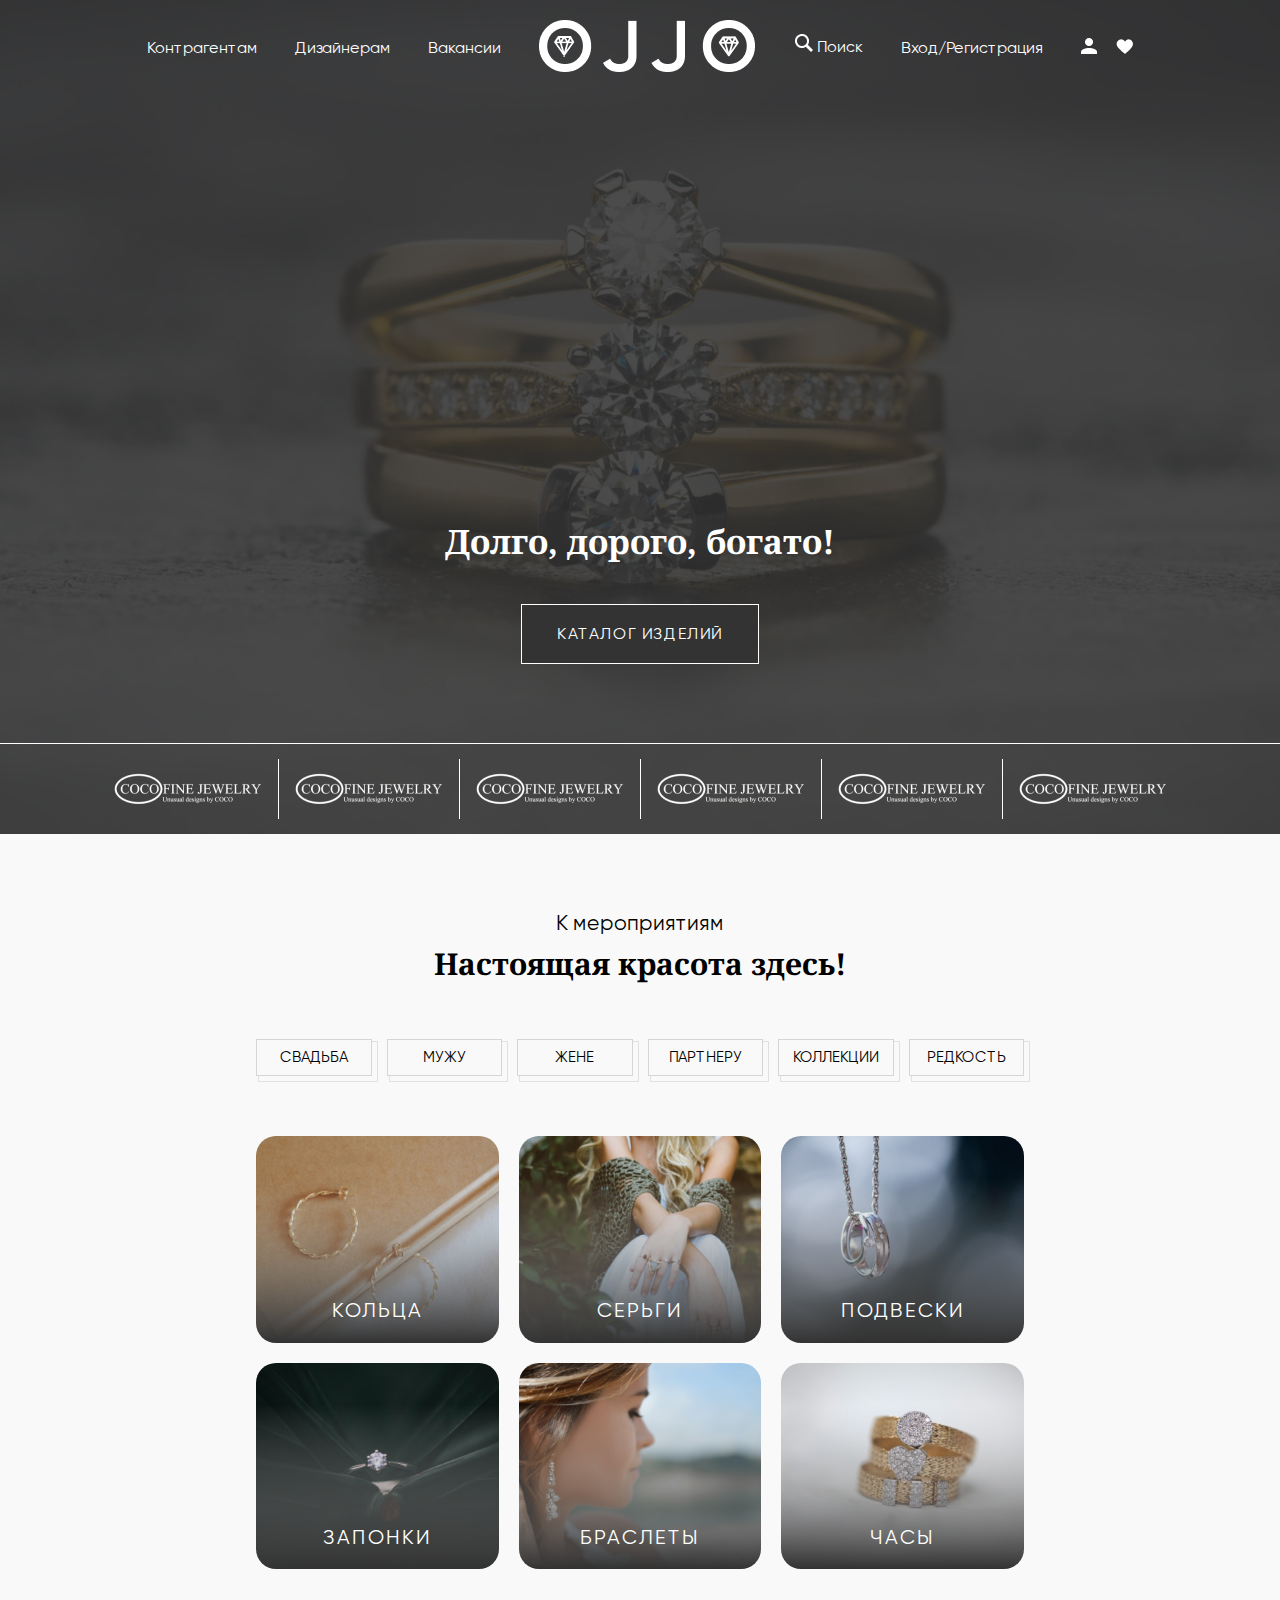
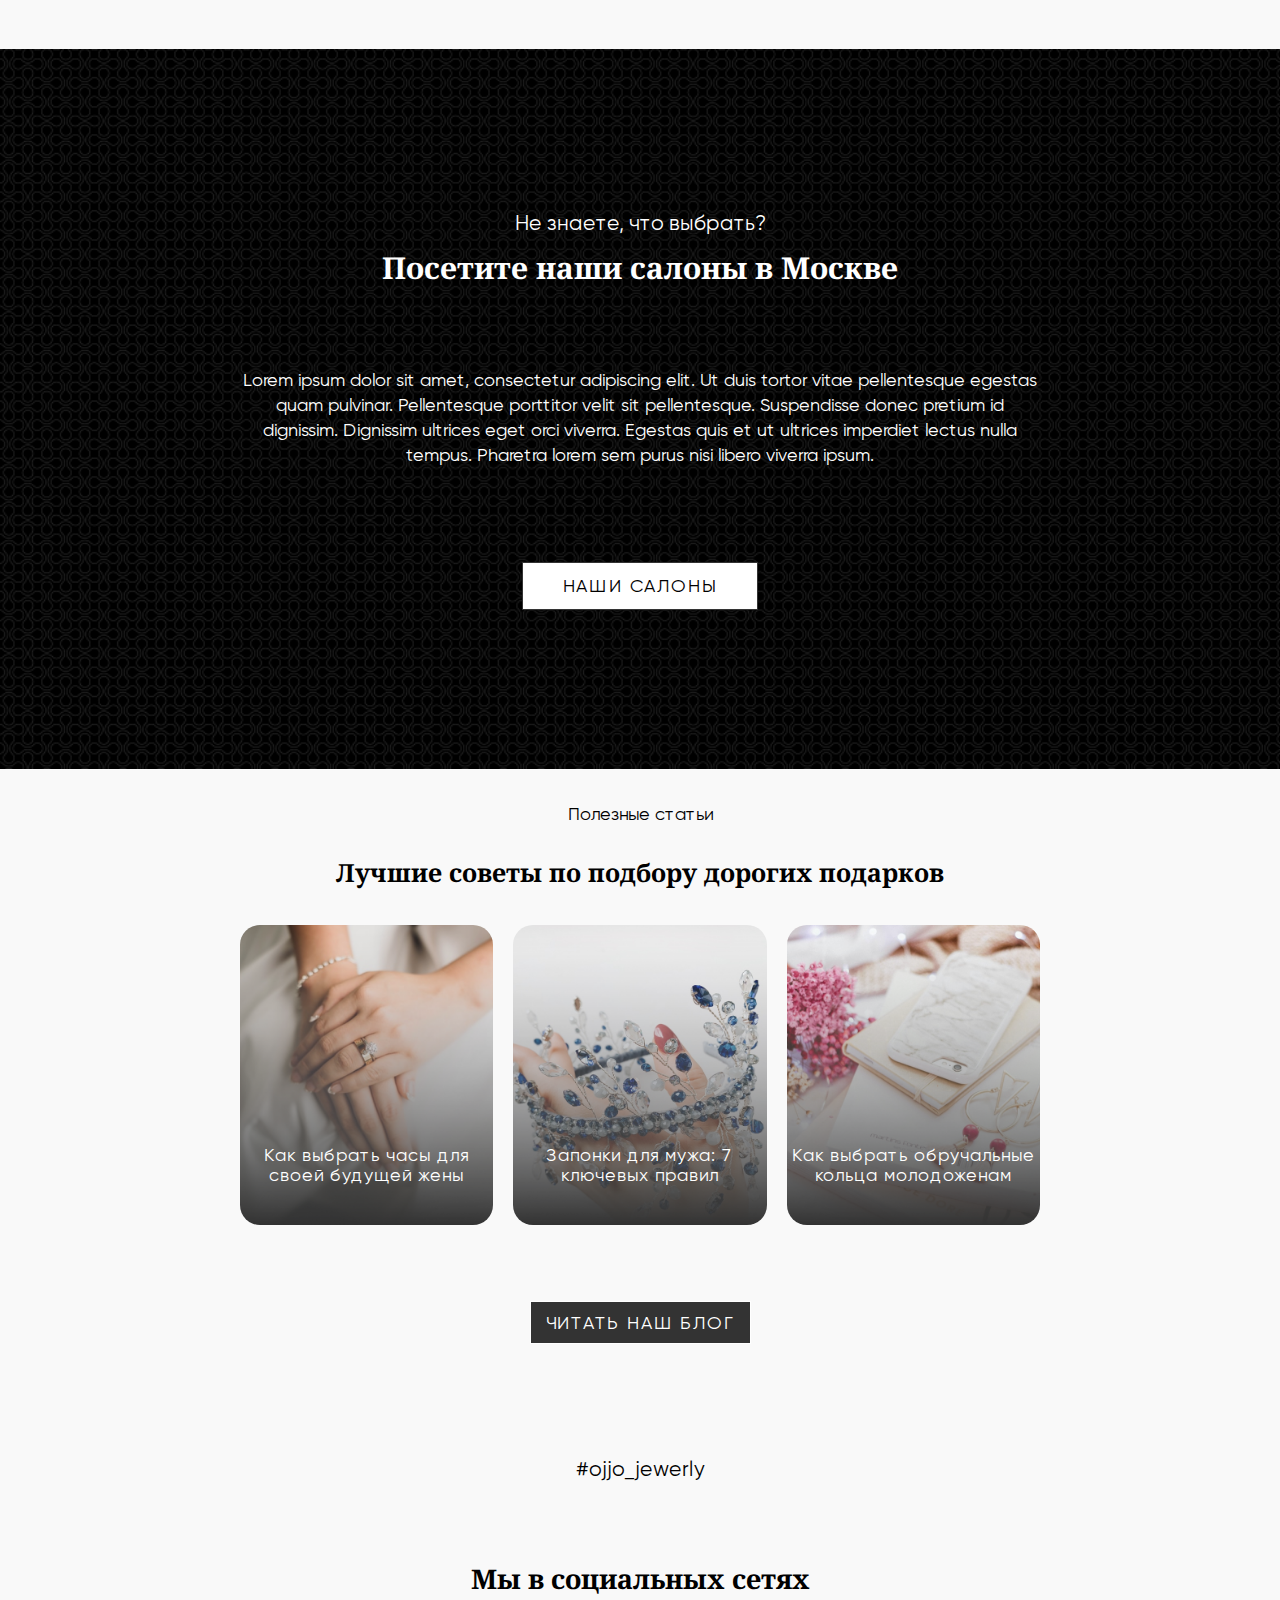
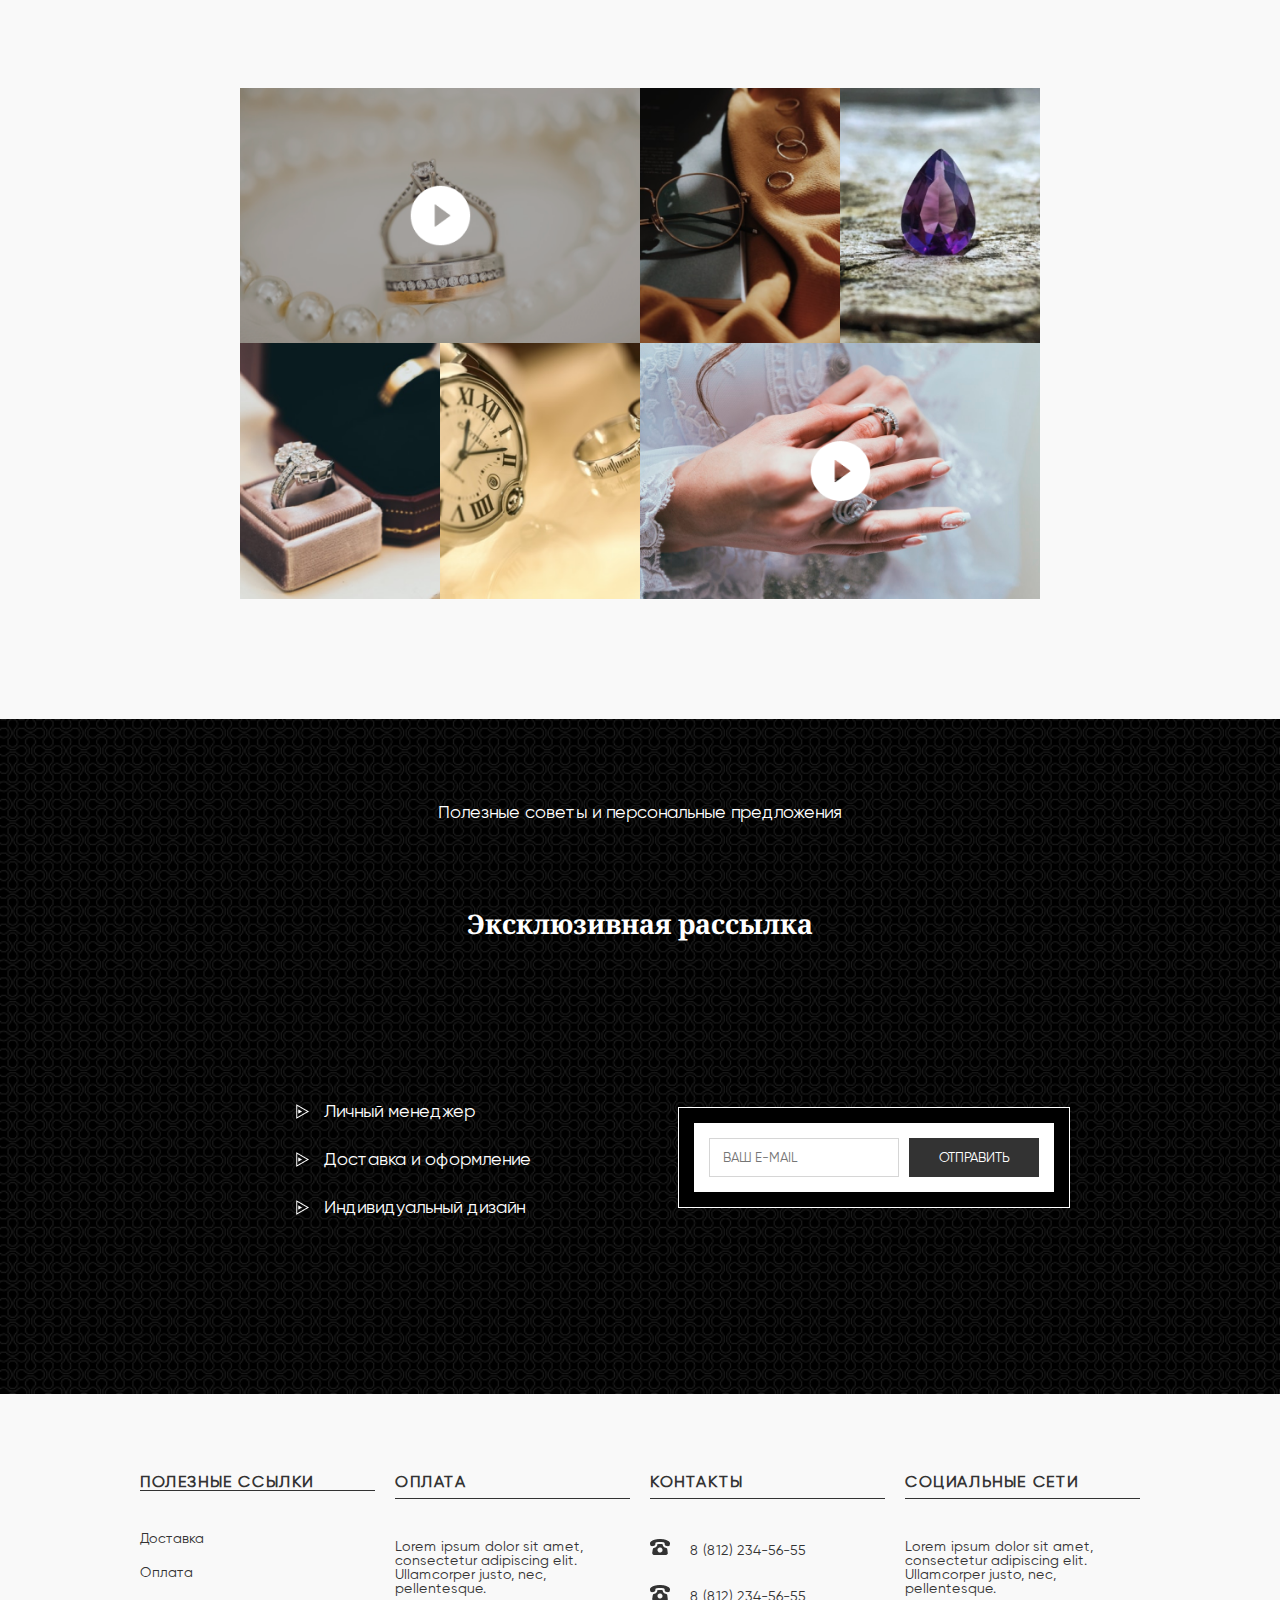
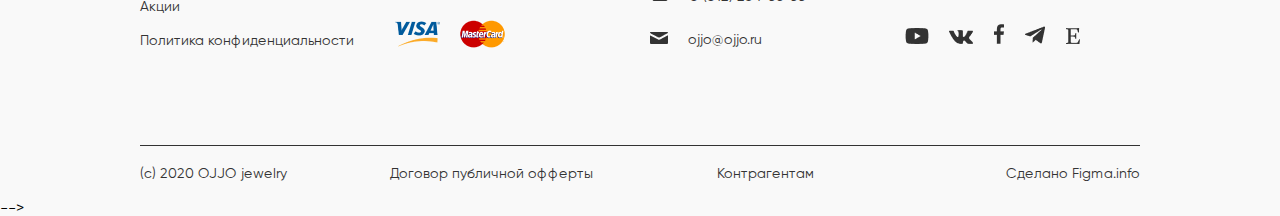
==== index.html @ 3eb033d6 "Add files via upload" ====
<!DOCTYPE html>
<html lang="ru">
<head>
    <meta charset="UTF-8">
    <meta name="viewport" content="width=device-width, initial-scale=1.0, user-scalable=no">
    <link rel="stylesheet" href="styles/reset.css">
    <link rel="stylesheet" href="styles/style.css">
    <link rel="preconnect" href="https://fonts.gstatic.com">
    <link href="https://fonts.googleapis.com/css2?family=Noto+Serif:wght@700&display=swap" rel="stylesheet">
    <link rel="shortcut icon" href="images/diamond.png" type="image/x-icon">
    <title>OJJO</title>
</head>
<body>
    <div class="wrapper">
        
            <div class="background">
                <header class="header">
                    
                        <nav class="burger__nav">
                            <ul class="burger_items">
                                <li class="burger_logo">
                                    <a href="#"><img src="images/ojjo.png" alt="logo"></a>
                                </li>

                                <li>
                                    <a href="" class="burger_link">Контрагентам</a>
                                </li>
                                <li>
                                    <a href="" class="burger_link">Дизайнерам</a>
                                </li>
                                <li>
                                    <a href="" class="burger_link">Вакансии</a>
                                </li>
                                <li>
                                    <a href="" class="burger_link">Вход/Регистрация</a>
                                </li>
                                <li class="border-li">
                                    <a href="" class="burger_link">
                                        <img src="images/Head-w.png" alt="head"><img src="images/Hearth-w.png" alt="hearth">
                                    </a>
                                </li>
                                <li>
                                    <a href="" class="burger_link">
                                        <img src="images/YT-w.png" alt="youtube"><img src="images/VK-w.png" alt="vkontakte"><img src="images/FB-w.png" alt="facebook"><img src="images/TG-w.png" alt="telegram"><img src="images/E-w.png" alt="e">
                                    </a>
                                </li>
                            </ul>
                        </nav>  

                        <nav class="header__nav">
                            <ul class="header__list">
                                <li>
                                    <a href="#" class="header__link ">Контрагентам</a>
                                </li>
                                <li>
                                    <a href="#" class="header__link ">Дизайнерам</a>
                                </li>
                                <li>
                                    <a href="#" class="header__link ">Вакансии</a>
                                </li>
                                <li class="li-relative">
                                    
                                        <a href="index.html"><img src="images/ojjo.png" alt="logo" class="header__logo-img" ></a>
                                        
                                </li>
                                <li class="header__list-search">
                                    <img class="search" src="images/loop.png">
                                    <a href="#" class="header__link search">Поиск</a>
                                </li>
                                <li>
                                    <a href="#" class="header__link ">Вход/Регистрация</a>
                                </li>
                                <li>
                                    <a href="#" class="header__link">
                                        <img src="images/head.png">
                                        <img class="header-img-heart" src="images/hearth.png">
                                    </a>
                                </li>
                            </ul>
                        </nav>

                        <div class="burger-logo-img">
                            <a href="#"><img src="images/ojjo.png" alt="logo"></a>
                        </div>
                        <div class="burger-menu">
                            <span></span>
                        </div>    
                    
                </header>

                <div class="main__title_subtitle">
                    <div class="main__title-box">
                        <h2 class="main__title-1page">Долго, дорого, богато!</h2>
                        <a href="product-catalog.html" class="main__title-button">КАТАЛОГ ИЗДЕЛИЙ</a>
                    </div>
                    <div class="main__subtitle">
                        <img src="images/manucafturer.png" alt="manucafturer" class="main_subtitle-img">
                        <img src="images/manucafturer.png" alt="manucafturer" class="main_subtitle-img">
                        <img src="images/manucafturer.png" alt="manucafturer" class="main_subtitle-img">
                        <img src="images/manucafturer.png" alt="manucafturer" class="main_subtitle-img">
                        <img src="images/manucafturer.png" alt="manucafturer" class="main_subtitle-img">
                        <img src="images/manucafturer.png" alt="manucafturer" class="border-img">
                    </div>
                </div>
            </div>    

            <main class="main">
            
                <div class="main__product">
                    <div class="main__product-width" > 
                        <div class="main__product-title">
                            <h3 class="product_title">К мероприятиям</h3>
                            <h2 class="product_title-sub">Настоящая красота здесь!</h2>
                        </div>

                        <div class="main__product-choice">
                            <a class="product_item" href="#">СВАДЬБА</a>
                            <a  class="product_item" href="#">МУЖУ</a>
                            <a class="product_item" href="#">ЖЕНЕ</a>
                            <a class="product_item" href="#">ПАРТНЕРУ</a>
                            <a class="product_item" href="#">КОЛЛЕКЦИИ</a>
                            <a class="product_item" href="#">РЕДКОСТЬ</a>
                        </div>

                        <div class="main__product-category">

                            <div class="product__category-block-img">
                                <a href="#" class="category_img-capture">кольца<img class="product__category-img" src="images/ring1.png"></a>
                            </div>

                            <div class="product__category-block-img">
                                <a href="#" class="category_img-capture">серьги<img class="product__category-img" src="images/Earrings2.png"></a>
                            </div>

                            <div class="product__category-block-img">
                                <a href="#" class="category_img-capture">подвески<img class="product__category-img" src="images/Pendants3.png"></a>
                            </div>

                            <div class="product__category-block-img">
                                <a href="#" class="category_img-capture">запонки<img class="product__category-img" src="images/cufflinks4.png"></a>
                            </div>

                            <div class="product__category-block-img">
                                <a href="#" class="category_img-capture">браслеты<img class="product__category-img" src="images/bracelets5.png"></a>
                            </div>

                            <div class="product__category-block-img">
                                <a href="#" class="category_img-capture">часы<img class="product__category-img" src="images/clock6.png"></a>
                            </div>

                        </div>
                    </div>
                </div>

                <div class="main__background-black">
                    <article class="main__article">
                        
                        <div class="main__article-title">
                            <h4 class="article_title-h4">Не знаете, что выбрать?</h4>
                            <h2 class="article_title-h2">Посетите наши салоны в Москве</h2>
                        </div>

                        <div class="main__article-text">
                            <p class="article_subtitle-text">Lorem ipsum dolor sit amet, consectetur adipiscing elit. Ut duis tortor vitae pellentesque egestas quam pulvinar. Pellentesque porttitor velit sit pellentesque. Suspendisse donec pretium id dignissim. Dignissim ultrices eget orci viverra. Egestas quis et ut ultrices imperdiet lectus nulla tempus. Pharetra lorem sem purus nisi libero viverra ipsum.</p>
                        </div>

                        <div class="main__article-button">
                            <a href="#" class="article_button-link">наши салоны</a>
                        </div>
                    </article>
                </div>

                <div class="main__gallery_advice">
                    
                    <div class="main__gallery_title">
                        <h4 class="gallery_title-h4">Полезные статьи</h4>
                        <h2 class="gallery_title-h2">Лучшие советы по подбору дорогих подарков</h2>
                    </div>

                    <div class="main__gallery_items">

                        <div class="main__gallery_item">
                            <a href="#" class="main_gallery_item-a">Как выбрать часы для своей будущей жены<img src="images/as-choise-clock1.png" class="main_gallery_item-img"></a>
                        </div>
                        
                        <div class="main__gallery_item">
                            <a href="#" class="main_gallery_item-a">Запонки для мужа: 7 ключевых правил <img src="images/as-choise-husband2.png" class="main_gallery_item-img"></a>
                        </div>

                        
                        <div class="main__gallery_item">
                            <a href="#" class="main_gallery_item-a">Как выбрать обручальные кольца молодоженам<img src="images/as-choise-rings3.png" class="main_gallery_item-img"></a>
                        </div>
                    </div>

                    <div class="main__gallery_button">
                        <a href="#" class="gallery_button-a">читать наш блог</a>
                    </div>
                </div>

                <div class="main__social">
                    <div class="main__social_titles">
                        <h4 class="main__social-title">#ojjo_jewerly</h4>
                        <h2 class="main__social-subtitle">Мы в социальных сетях</h2>
                    </div>

                    <div class="main__social_gallery">

                            <div class="social_gallery_item social-bigimg1">
                                <img src="images/social-ring1.png" class="social_gallery-img">
                                
                            </div>

                            <div class="social_gallery_item">
                                <img src="images/social-glasses2.png" class="social_gallery-img">
                            </div>

                            <div class="social_gallery_item">
                                <img src="images/social-stone3.png" class="social_gallery-img">
                            </div>

                            <div class="social_gallery_item">
                                <img src="images/social--ring4.png" class="social_gallery-img">
                            </div>

                            <div class="social_gallery_item">
                                <img src="images/social-clock5.png" class="social_gallery-img">
                            </div>

                            <div class="social_gallery_item social-bigimg2">
                                <img src="images/social-hands6.png" class="social_gallery-img">
                                
                            </div>

                    </div>
                </div>

                <div class="main__mail">

                    <div class="main__mail_title">
                        <h4 class="main__mail_top-title">Полезные советы и персональные предложения</h4>
                        <h2 class="main__mail_bot-title">Эксклюзивная рассылка</h2>
                    </div>

                    <div class="main__mail_send">

                        <ul class="main__mail_list">
                            <li class="mail_item">
                                <a href="" class="mail_link"><img src="images/bow-ready.png" class="mail_bow-img">Личный менеджер</a>
                            </li>
                            <li class="mail_item">
                                <a href="" class="mail_link"><img src="images/bow-ready.png" class="mail_bow-img">Доставка и оформление</a>
                            </li>
                            <li class="mail_item">
                                <a href="" class="mail_link"><img src="images/bow-ready.png" class="mail_bow-img">Индивидуальный дизайн</a>
                            </li>

                        </ul>

                        <form action="" class="mail_form-box">
                            <input type="email" class="mail_form-input" placeholder="Ваш e-mail">
                            <button class="mail_form-button">отправить</button>
                        </form>

                    </div>
                </div>
            </main>

            <footer class="footer">
                <div class="footer__width">
                    <div class="footer__category-items">

                        <div class="footer__item">
                            <div class="footer__category-title">Полезные ссылки</div>
                            <div class="footer__category-links">
                                <a href="" class="footer-link">Доставка</a>
                                <a href="" class="footer-link">Оплата </a>
                                <a href="" class="footer-link">Акции</a>
                                <a href="" class="footer-link">Политика конфиденциальности</a>
                            </div>
                        </div>

                        <div class="footer__item">
                            <div class="footer__category-title">оплата</div>
                            <div class="footer__category-links">
                                <a href="" class="footer-link">Lorem ipsum dolor sit amet, consectetur adipiscing elit. Ullamcorper justo, nec, pellentesque.</a>
                                <a href="" class="footer-link"><img src="images/footer-visa.png"><img src="images/footer-mc.png"></a>
                            </div>
                        </div>

                        <div class="footer__item">
                            <div class="footer__category-title"><a href="contact-map.html" class="footer_title-link">контакты</a></div>
                            <div class="footer__category-links">
                                <a href="" class="footer-link"><img src="images/footer-tel.png">8 (812) 234-56-55</a>
                                <a href="" class="footer-link"><img src="images/footer-tel.png">8 (812) 234-56-55</a>
                                <a href="" class="footer-link"><img src="images/footer-msg.png">ojjo@ojjo.ru</a>
                            </div>
                        </div>

                        <div class="footer__item">
                            <div class="footer__category-title">социальные сети</div>
                            <div class="footer__category-links">
                                <a href="" class="footer-link">Lorem ipsum dolor sit amet, consectetur adipiscing elit. Ullamcorper justo, nec, pellentesque.</a>
                                <a href="" class="footer-link"><img src="images/footer-youtube.png" alt=""><img src="images/footer-vk.png" alt=""><img src="images/footer-fb.png" alt=""><img src="images/footer-tg.png" alt=""><img src="images/footer-e.png" alt=""></a>
                            </div>
                        </div>
                    </div>

                    <div class="footer__copy">
                        <a href="" class="footer__copy-link link-start">(c) 2020 OJJO jewelry</a>
                        <a href="" class="footer__copy-link link-centr">Договор публичной офферты</a>
                        <a href="" class="footer__copy-link link-center">Контрагентам</a>
                        <a href="" class="footer__copy-link link-end">Сделано Figma.info</a>
                    </div>
                </div>
            </footer>
          -->
    </div>
<script src="scripts/main.js"></script>    
</body>
</html>
---- styles/style.css ----
@font-face {
  font-family: "Gilroy";
  src: url("../fonts/Gilroy-Regular.eot");
  src: url("../fonts/Gilroy-Regular.ttf");
  src: url("../fonts/Gilroy-Regular.woff");
  font-weight: normal;
  font-style: normal;
}
body {
  background:#F9F9F9 ;
}

.wrapper {
  font-size: 1rem;
  min-height: 100vh;
  overflow: hidden;
  background-size: cover;
  background-repeat: no-repeat;
  background-position: center center;
  font-family: "Gilroy", "sans-serif";
  display: grid;
  grid-template: minmax(90px, auto) 1fr minmax(100px, auto) / 1fr;
  grid-template-areas:
    "header"
    "main"
    "footer";
}



header {
  grid-area: header;
}

main {
  grid-area: main;
}

footer {
  grid-area: footer;
}

.background {
  background-image: url(../images/bgc.jpg);
  background-size: cover;
  background-repeat: no-repeat;
  background-position: center center;
}

.header {
  grid-area: header;
  grid-template-columns: minmax(auto,1fr) minmax(auto, 8fr) minmax(auto,1fr);
  display: grid;
  grid-auto-rows: auto;
  margin-top: 20px;
}

.header__nav {
  display: grid;
  grid-column: 2 / 3;
}

.header__list {
  display: grid;
  grid-auto-flow: row;
  grid-auto-flow: column;
  align-items: center;
  justify-items: center;
}

.header__link {
  color: white;
  text-decoration: none;
}

.header__list-search {
  vertical-align: center;
  margin-bottom: 7px;
}

.header-img-heart {
  padding-left: 15px;
}

.header__logo-img {
  max-width: 100%;
  object-fit: cover;
}

.main {
  grid-area: main;
  min-height: 100vh;
  display: grid;
}

.main__title_subtitle {
  display: grid;
  margin-top: 50vh;
}

.main__title-box {
  display: grid;
  grid-template: repeat(3, minmax(60px, auto)) / 1fr;
  justify-items: center;
  align-content: end;
  border-bottom: 1px solid white;
  grid-row-gap: 1.2rem;
}

.main__title-1page {
  font-family: "Noto Serif", "sans-serif";
  font-size: calc( 30px + (36 - 30) * ((100vw - 320px) / (1920 - 320)));
  color: white;
}

.main__title-button {
  text-decoration: none;
  color: white;
  border: 1px solid white;
  background-color: #333333;
  padding: 17px 35px 2px 35px;
  line-height: 24px;
  letter-spacing: 0.1em;
  vertical-align: center;
  margin: 0 auto;
  transition: 0.9s;
}

.main__title-button:hover {
  background: white;
  color: black;
  border: 1px solid #333333;
}

.main__subtitle {
  display: grid;
  justify-content: center;
  align-content: center;
  grid-template-columns: repeat(6, minmax(50px, auto));
  grid-template-rows: 1fr;
  margin-bottom: 15px;
}

.main_subtitle-img {
  max-width: 100%;
  border-right: 1px solid white;
  margin-top: 15px;
  padding: 0 10px;
}

.border-img {
  max-width: 100%;
  margin-top: 15px;
  padding: 0 10px;
}


 /* width container  */


.main__product {
  max-width: 800px;
  margin: 0 auto;
  padding: 0 1em;
}

.main__product-width {
  display: grid;
  grid-template-columns: minmax(auto, 800px);
  grid-template-rows: repeat(3, minmax(auto-fill, 1fr));
  justify-content: center;
  background: #f9f9f9;
}

.main__product-title {
  display: grid;
  grid-template-rows: minmax(auto, 50px) minmax(auto, 50px);
  grid-column: 1fr;
  grid-gap: 15px;
  margin-top: 50px;
}

.product_title {
  font-weight: 400;
  font-size: 21px;
  text-align: center;
  align-self: end;
}

.product_title-sub {
  font-family: "Noto Serif", "sans-serif";
  font-size: 30px;
  font-weight: 700;
  text-align: center;
}

.burger-menu {
  display: none;
}

.burger-list {
  display: none;
}

.burger__nav {
  display: none;
}

.burger-logo-img {
  display: none;
}









/* MEDIA QUERY */
/* MEDIA QUERY */
/* MEDIA QUERY */


/* MEDIA QUERY FOR ADAPTIVE */

@media ( max-width:1200px) {
  .main__product {
    max-width:970px ;
  }
}

@media ( max-width:992px) {
  .main__product {
    max-width:750px ;
  }
}

@media ( max-width:767px) {
  .main__product {
    max-width:none ;
  }
}






@media (max-width:1080px) and (orientation: landscape) {
  .burger_link img {
    margin: 1em 1.3em 0 0;
  }
}


@media screen and  (max-width: 1080px) {
  body.lock {
    overflow: hidden;
  }

  .header__link a {
    display: block;
    position: relative;
    z-index: -1;
  }
  .header__list-search {
    display: none;
  }

  .burger__nav.active {
    position: absolute;
    background-color: #333;
    left: 0;
    top: 0;
    width: 100%;
    height: 100%;
    z-index: 2;
    color: white;
    display: grid;
    grid-template-columns: minmax(auto, 0.8fr);
    justify-content: center;
    position: fixed;
    overflow: auto;
  }

  .burger_items {
    display: grid;
    grid-template-columns: 1fr;
    grid-template-rows: 0.2fr repeat(4, minmax(auto, 0.09fr)) repeat(2, minmax(auto, 0.1fr));
    
  }

  .burger_link {
    font-size: 1.5rem;
    text-decoration: none;
    color: white;
    display: block;
  }

  .burger_link img {
    margin: .7em 1.3em 0 0;
  }

  .burger_logo img {
    padding-top: 1.5em;
    max-width: 100%;
  }

  .border-li {
    border-top: 1px solid white;
    border-bottom: 1px solid white;
  }

  .header__nav {
    display: none;
  }

  .header__list {
    display: grid;
    grid-template-columns: repeat(minmax(1, 375px));
    grid-template-rows: repeat(5, minmax(auto, 15vh));
    justify-items: start;
  }

  .header__logo-img {
    
  }

  .burger-logo-img {
    max-width: 100%;
    display: block;
    grid-column: 2 / 3;
    order: ;
  }

  .header {
    display: grid;
    max-height: 60px;
    justify-items:center;
    align-items: end;
    grid-template-columns:minmax(auto, 0.2fr) minmax(auto,1fr) minmax(auto, 0.2fr);
  }

  .li-relative {
    grid-column: 1/2;
    padding: 1px 7px;
    width: 260px;
    height: 52px;
    padding: 5px 0 0 35px;
  }

  .burger-menu.active {
    z-index: 2;
    display: grid;
  }

  .burger-menu.active::after {
    transform: rotate(-45deg);
    top: 0px;
    transition: 0.5s;
  }

  .burger-menu.active::before {
    transform: rotate(45deg);
    top: 0px;
    transition: 0.5s;
  }

  .burger-menu.active span {
    transform: scale(0);
  }

  .burger-menu {
    display: block;
    position: relative;
    width: 40px;
    height: 30px;
    right: 0;
    top: -2px;
    transition: 1s;
    grid-column: 3/3;
  }

  .burger-menu::before,
  .burger-menu::after {
    content: " ";
    background-color: white;
    position: absolute;
    width: 100%;
    height: 3px;
    transition: 1s;
  }

  .burger-menu::before {
    top: -1em;
  }

  .burger-menu::after {
    top: 1em;
  }

  .burger-menu > span {
    position: absolute;
    background-color: white;
    left: 0;
    width: 100%;
    height: 3px;
  }

  .main__title_subtitle {
    display: grid;
    grid-template-columns: minmax(auto, 1080px);
    margin: 20em 0 270px 0;
    height: 5vh;
    justify-content: center;
  }

  .main__title-box {
    display: grid;
    grid-template: repeat(3, minmax(60px, auto)) / minmax(auto, 1080px);
    grid-row-gap: 15px;
    border-bottom: none;
    margin: 0 auto;
  }

  .main__title-1page {
    font-family: "Noto Serif", "sans-serif";
    font-size: calc( 16px + (32 - 16) * ((100vw - 320) / (767 - 320)));
    color: white;
    padding: 10px 0 50px 0;
    font-weight: 700;
    text-align: center;
  }

  .main__title-button {
    text-decoration: none;
    color: white;
    border: 1px solid white;
    background-color: #333333;
    letter-spacing: 0.1em;
    
  }
  .background {
    background-image: url(../images/bgc.jpg);
    background-size: cover;
    background-repeat: no-repeat;
    background-position: center center;
    max-width: 100%;
  }
  

  .wrapper {
    margin: 0 auto;
    font-family: "Gilroy", "sans-serif";
    display: grid;
    grid-template: minmax(90px, auto) 1fr minmax(100px, auto) / minmax(auto, 1fr);
    grid-template-areas:
      "header"
      "main"
      "footer";
      
  }

  .main__product-width {
    display: grid;
    grid-template-columns: minmax(auto, 50em);
    grid-template-rows: repeat(3, minmax(auto-fill, 1fr));
    
    background: #f9f9f9;
  }

  .main__product-title {
    display: grid;
    grid-template-rows: minmax(auto, 50px) minmax(auto, 50px);
    grid-column: 1fr;
    grid-gap: 15px;
    margin-top: 40px;
  }

  .product_title {
    font-weight: 400;
    font-size: 21px;
    text-align: center;
    align-self: end;
  }

  .product_title-sub {
    font-family: "Noto Serif", "sans-serif";
    font-size: 25px;
    font-weight: 700;
    text-align: center;
  }

  .main__subtitle {
    display: none;
  }

  
}



                                          /* MEDIA FOR 504px */
                                        /* MEDIA FOR 504px */
                                      /* MEDIA FOR 504px */



@media (max-width: 504px) {
  .header {
    display: grid;
    max-height: 40px;
    justify-items:center;
    align-items: end;
    
    max-width: 100%;
  }

  .burger-logo-img {
    max-width: 100%;
  }

  .background {
    background-image: url(../images/bgc.png);
    background-size: cover;
    background-repeat: no-repeat;
    background-position: center center;
    max-width: 100%;
  }
  
}

@media (max-width:1080px) and (orientation: landscape) {
  .burger_link img {
    margin: .5em 1em .5em 0;
    align-items:center ;
  }

  .burger_items {
    display: grid;
    grid-template-columns: 1fr;
    grid-template-rows: 0.2fr repeat(4, minmax(auto, 0.1fr)) repeat(2, minmax(auto, 0.1fr));
    grid-gap: .6em;
  }

  .burger_items li {
    padding: .5em 0;
  }
}






















/* MEDIA QUERY */
/* MEDIA QUERY */
/* MEDIA QUERY */



.main__product-choice {
  display: grid;
  grid-auto-flow: column;
  grid-template-rows: repeat(2, minmax(auto-fill, 45px));
  grid-template-columns: repeat(auto-fit, minmax(50px, 1fr));
  justify-content: center;
  grid-gap: 15px;
  text-align: center;
  align-items: center;
  margin: 40px 0 20px 0;
}

.product_item {
  border: 1px solid #d6d6d6;
  padding: 10px 0;
  box-shadow: 4px 4px 0 1px #f9f9f9, 4px 4px 0 1.7px #d6d6d6;
  text-decoration: none;
  color: black;
  font-weight: 500;
  font-size: 15px;
  font-family: "Gilroy", sans-serif;
  transition: 0.6s;
}

.product_item:hover {
  color: white;
  background-color: black;
  transform: scale(1.1);
  box-shadow: none;
  font-weight: 500;
  font-size: 15px;
}

.main__product-category {
  display: grid;
  grid-template-columns: repeat(auto-fill, minmax(190px, 1fr));
  grid-auto-flow: row;
  margin: 40px 0 80px 0;
  grid-gap: 20px;
}

.product__category-block-img {
  position: relative;
  padding: 0 0 85% 0;
}

.product__category-img {
  position: absolute;
  top: 0;
  left: 0;
  width: 100%;
  height: 100%;
  object-fit: cover;
  z-index: -1;
  border-radius: 20px;
  transition: 0.8s;
}

.category_img-capture {
  content: "";
  position: absolute;
  text-align: center;
  z-index: 100;
  width: 100%;
  height: 100%;
  display: block;
  padding: 68% 0 0 0;
  text-decoration: none;
  color: white;
  font-size: 20px;
  text-transform: uppercase;
  letter-spacing: 0.1em;
  font-weight: 500;
  transition: 0.8s;
}

.category_img-capture:hover {
  transform: scale(1.1);
  font-size: 23px;
}

.product__category-img:hover {
  border-radius: 30%;
}

.main__background-black {
  background-image: url(../images/black-background.png);
  background-position: center center;
  background-repeat: no-repeat;
  background-size: cover;
  max-width: 100%;
  min-height: 60vh;
}

.main__article {
  margin: 0 auto;
  display: grid;
  grid-template-columns: 1fr;
  grid-template-rows: 1fr, 1fr, 1fr;
  color: white;
  justify-content: center;
  justify-items: center;
  height: 80vh;
}

.main__article-title {
  display: grid;
  grid-template-columns: 1fr;
  grid-template-rows: minmax(auto, 1fr), minmax(auto, 1fr);
  justify-items: center;
  margin-top: 0px;
  align-self: end;
  grid-gap: 10px;
}

.article_title-h4 {
  font-size: 21px;
  font-weight: 400;
  line-height: 30px;
}

.article_title-h2 {
  font-size: 30px;
  font-weight: 700;
  font-family: "Noto Serif", "sans-serif";
  line-height: 40px;
}

.main__article-text {
  font-weight: 400;
  font-size: 18px;
  line-height: 25px;
  display: grid;
  grid-template-columns: 0.6fr 2fr 0.6fr;
  grid-auto-flow: row;
  justify-items: center;
  align-content: center;
}

.article_subtitle-text {
  grid-column: 2 / 3;
  text-align: center;
}

.main__article-button {
  align-items: start;
  display: grid;
}

.article_button-link {
  font-size: 18px;
  font-weight: 500;
  line-height: 20px;
  color: black;
  background-color: white;
  text-decoration: none;
  text-transform: uppercase;
  border: 1px solid #333333;
  margin-top: 15px;
  padding: 13px 40px;
  letter-spacing: 0.1em;
  transition: 0.7s;
}

.article_button-link:hover {
  background: black;
  color: white;
  border: 1px solid white;
}

.main__gallery_advice {
  background: #f9f9f9;
  display: grid;
  grid-template-rows: minmax(200px, auto-fit), 1fr, minmax(100px, auto-fit);
  grid-template-columns: minmax(auto, 800px);
  justify-content: center;
  height: 65ch;
  margin: 0 1em;
}

.main__gallery_title {
  display: grid;
}
.gallery_title-h4 {
  font-size: 18px;
  font-weight: normal;
  font-style: normal;
  justify-self: center;
  align-self: end;
}
.gallery_title-h2 {
  font-size: 25px;
  font-family: "Noto Serif", sans-serif;
  justify-self: center;
  align-self: end;
}

.main__gallery_items {
  display: grid;
  margin-top: 40px;
  grid-template-columns: repeat(auto-fit, minmax(180px, 1fr));
  grid-template-rows: 1fr;
  grid-auto-rows: 1fr;
  grid-auto-flow: row;
  grid-gap: 20px;
}

.main__gallery_item {
  position: relative;
  padding: 0 0 90% 0;
  transition: 0.5s;
}
.main__gallery_item:hover {
  transform: scale(1.1);
}
.main_gallery_item-img:hover {
  border-radius: 20%;
}

.main_gallery_item-a {
  content: " ";
  position: absolute;
  width: 100%;
  height: 100%;
  z-index: 10;
  padding: 87% 0px 0 0px;
  text-align: center;
  display: block;
  text-decoration: none;
  color: white;
  line-height: 20px;
  letter-spacing: 1px;
  font-size: 18px;
  font-weight: 400;
}

.main_gallery_item-img {
  content: " ";
  position: absolute;
  width: 100%;
  height: 100%;
  left: 0;
  top: 0;
  object-fit: cover;
  z-index: -1;
  border-radius: 20px;
  transition: 0.5s;
}

.main__gallery_button {
  align-self: center;
  justify-self: center;
  margin: 50px 0;
}

.gallery_button-a {
  text-decoration: none;
  color: white;
  border: 1px solid white;
  background-color: #333333;
  padding: 10px 15px;
  line-height: 21px;
  letter-spacing: 0.1em;
  vertical-align: center;
  margin: 0 auto;
  font-size: 18px;
  text-transform: uppercase;
  transition: 0.8s;
}

.gallery_button-a:hover {
  background: #f9f9f9;
  color: black;
  border: 1px solid #333333;
  font-size: 18px;
}





/* @media (max-width: 600px) {
  .main__gallery_items {
    grid-template-columns: minmax(1fr);
    grid-auto-flow: row;
    min-height: 100%;
  }
} */






.main__social {
  background: #f9f9f9;
  min-height: 100vh;
  display: grid;
  grid-template-columns: minmax(auto, 800px);
  grid-template-rows: minmax(auto-fit, 150px), 1fr;
  justify-content: center;
  margin: 0 1em;
}

.main__social_titles {
  display: grid;
  justify-content: center;
  margin-top: 30px;
}
.main__social-title {
  font-weight: 400;
  font-size: 21px;
  text-align: center;
  margin: 10px 0 30px 0;
}
.main__social-subtitle {
  font-size: 27px;
  font-weight: bold;
  font-family: "Noto Serif", sans-serif;
  margin: 0 0 40px 0;
}

.main__social_gallery {
  display: grid;
  grid-template-rows: repeat(auto, minmax(auto, 210px));
  grid-template-columns: repeat(4, minmax(auto, 250px));
  margin-bottom: 120px;
}

.social_gallery_item {
  position: relative;
  padding: 0 0 50% 0;
}

.social_gallery-img {
  content: "";
  position: absolute;
  left: 0;
  top: 0;
  width: 100%;
  height: 100%;
  object-fit: cover;
  z-index: 1;
}

.social-bigimg2 {
  grid-column: span 2;
  cursor: pointer;
}

.social-bigimg1 {
  grid-column: span 2;
  cursor: pointer;
}

.main__mail {
  min-height: 75vh;
  background-image: url(../images/black-background.png);
  background-position: center center;
  background-repeat: no-repeat;
  background-size: cover;
  display: grid;
  grid-template-columns: 1fr 5fr 1fr;
  grid-template-rows: 1fr 2fr;
}

.main__mail_title {
  color: white;
  grid-column: 2 / 3;
  grid-row: 1 / 2;
  display: grid;
  justify-items: center;
  align-items: end;
}

.main__mail_top-title {
  font-weight: 400;
  font-size: 18px;
  line-height: 29px;
  text-align: center;
}

.main__mail_bot-title {
  font-family: "Noto Serif", sans-serif;
  font-weight: 700;
  font-size: 27px;
  line-height: 40px;
}

.main__mail_send {
  justify-items: center;
  align-items: center;
  grid-template-columns: 1fr 1fr;
  display: grid;
  grid-row: 2 / 3;
  grid-column: 2 / 3;
  grid-gap: 20px;
}

.main__mail_list {
  display: grid;
  grid-template-rows: 2fr;
  grid-template-columns: 1fr;
  margin-bottom: 20px;
}

.mail_item {
  padding: 15px 0;
}

.mail_link {
  text-decoration: none;
  color: white;
  font-size: 18px;
  font-weight: 400;
}
.mail_bow-img {
  margin: -2px 15px;
}

.mail_form-box {
  margin-bottom: 22px;
  font-weight: 500;
  letter-spacing: 0.1em;
  box-shadow: 0px 0px 0 15px white, 0 0 0 30px black, 0 0 0 31px white;
  background-color: white;
  display: grid;
  grid-template-columns: minmax(110px, auto) minmax(100px, auto);
  grid-auto-rows: auto-fit;
}

.mail_form-input {
  margin-right: 10px;
  padding: 10px 0 10px 13px;
  border: 1px solid #d6d6d6;
  min-width: 190px;
  font-family: "Gilroy", sans-serif;
  text-transform: uppercase;
}

.mail_form-button {
  padding: 12px 30px;
  background-color: #333333;
  border: none;
  font-family: "Gilroy", sans-serif;
  text-transform: uppercase;
  color: white;
  cursor: pointer;
  transition: 0.8s;
  text-align: center;
}

.mail_form-input,
.mail_form-button:focus {
  outline: none;
}

/* MEDIA FOR WIDTH 780px */

@media screen and (max-width:49em) {

  .main__mail {
    display: grid;
    grid-template-rows: 1fr 2fr ;
    justify-items: center;
    
  }

  .main__mail_send {
    display: grid;
    grid-template-rows: 1fr 1fr;
    grid-template-columns: 1fr;
  }

}











.footer {
  grid-area: footer;
  background: #f9f9f9;
}

.footer__width {
  display: grid;
  grid-template-columns: minmax(auto, 1000px);
  justify-content: center;
  margin: 0 1em;
}

.footer__item {
  display: grid;
  grid-template-columns: 1fr;
  grid-template-rows: 0.15fr 1fr;
}

.footer__category-items {
  display: grid;
  grid-template-columns: repeat(4, 1fr);
  grid-gap: 20px;
  grid-auto-flow: row;
  margin: 80px 0;
  color: #333333;
}

.footer__category-title {
  font-size: 16px;
  font-weight: 600;
  letter-spacing: 0.1em;
  text-transform: uppercase;
  border-bottom: 1px solid #333333;
  cursor: pointer;
}
.footer_title-link {
  text-decoration: none;
  color: #333;
}

.footer__category-links {
  margin-top: 30px;
  display: grid;
  font-size: 14px;
  font-weight: 400;
  font-family: "Gilroy", sans-serif;
  grid-auto-flow: row;
}

.footer-link {
  display: block;
  margin: 10px 0;
  text-decoration: none;
  color: #333333;
}

.footer-link > img {
  padding-right: 20px;
}

.footer__copy {
  display: grid;
  border-top: 1px solid #333;
  padding: 20px 0 20px 0;
  justify-content: space-between;
  grid-template-columns: repeat(4, 1fr);
  grid-template-rows: 1fr;
}

.footer__copy-link {
  display: block;
  font-size: 14px;
  justify-content: space-between;
  text-decoration: none;
  color: #333333;
}

.link-start {
  justify-self: start;
}

.link-center {
  justify-self: center;
}

.link-end {
  justify-self: end;
}
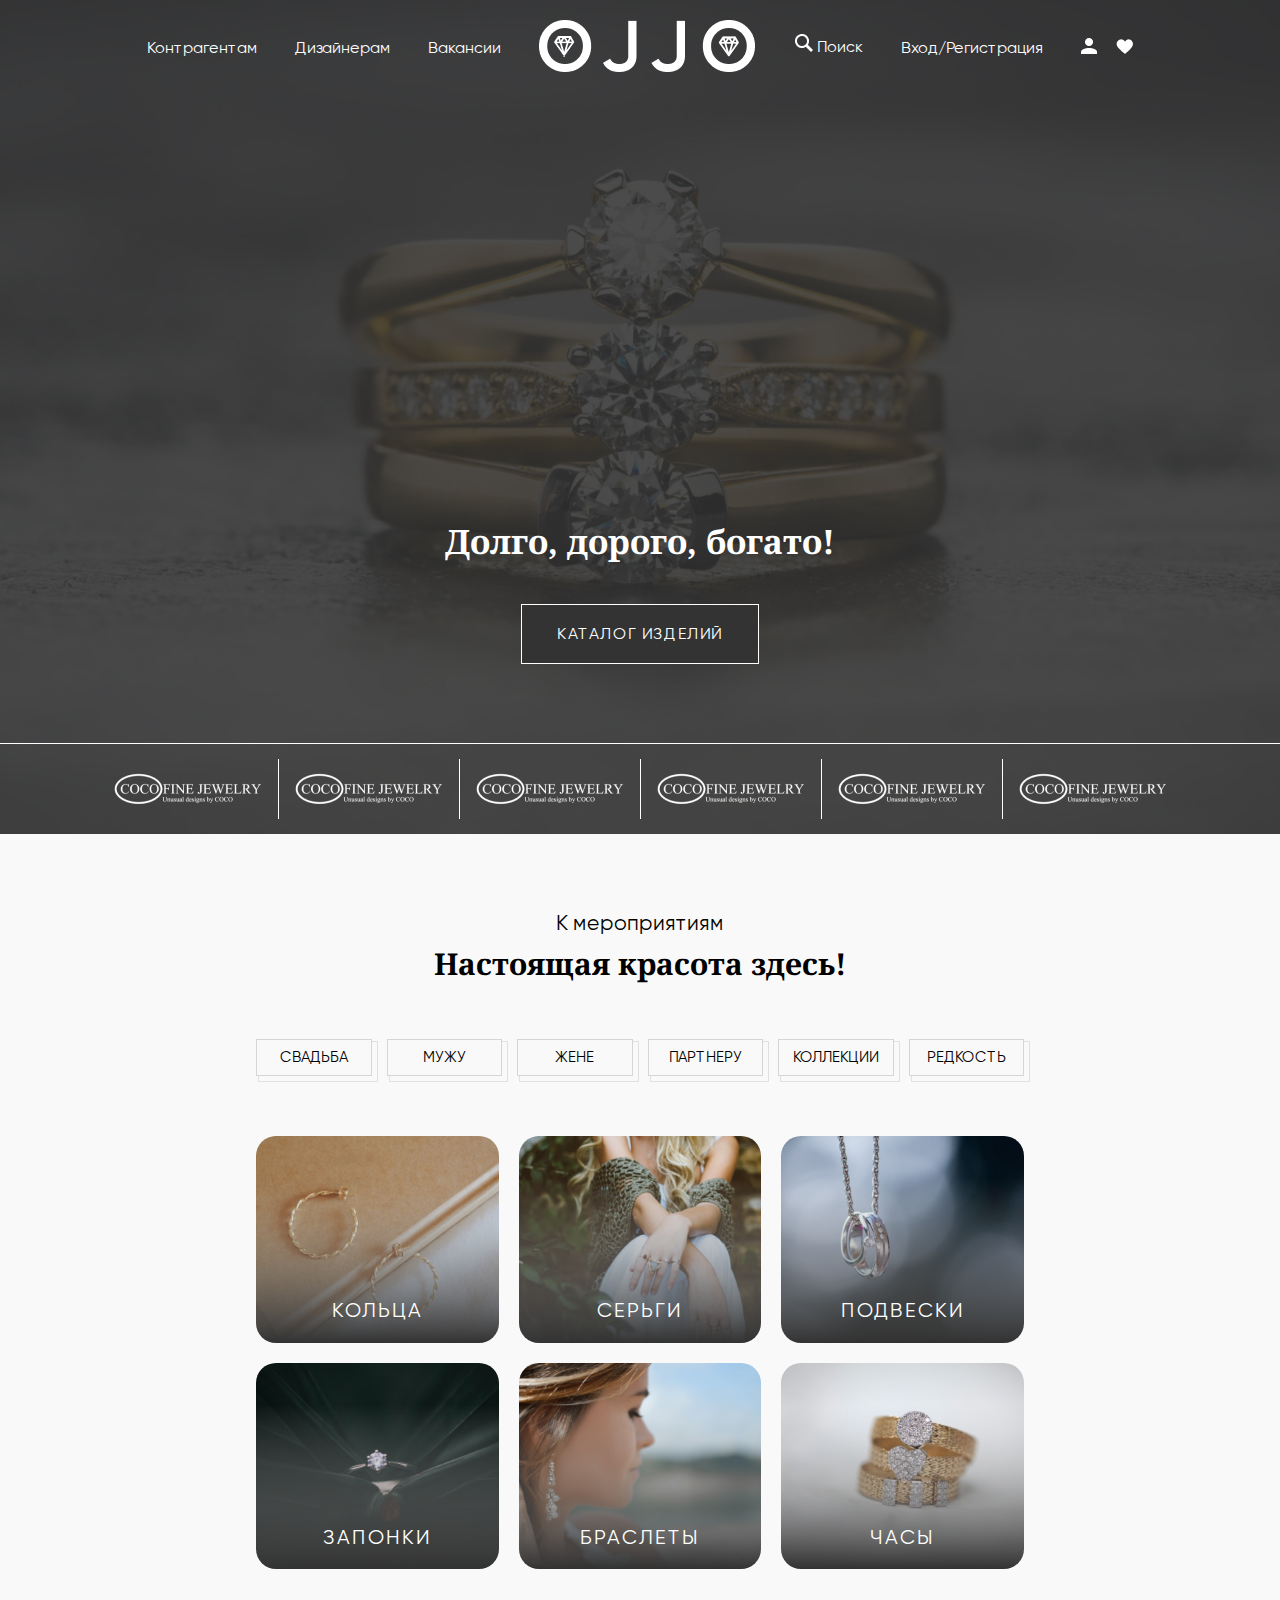
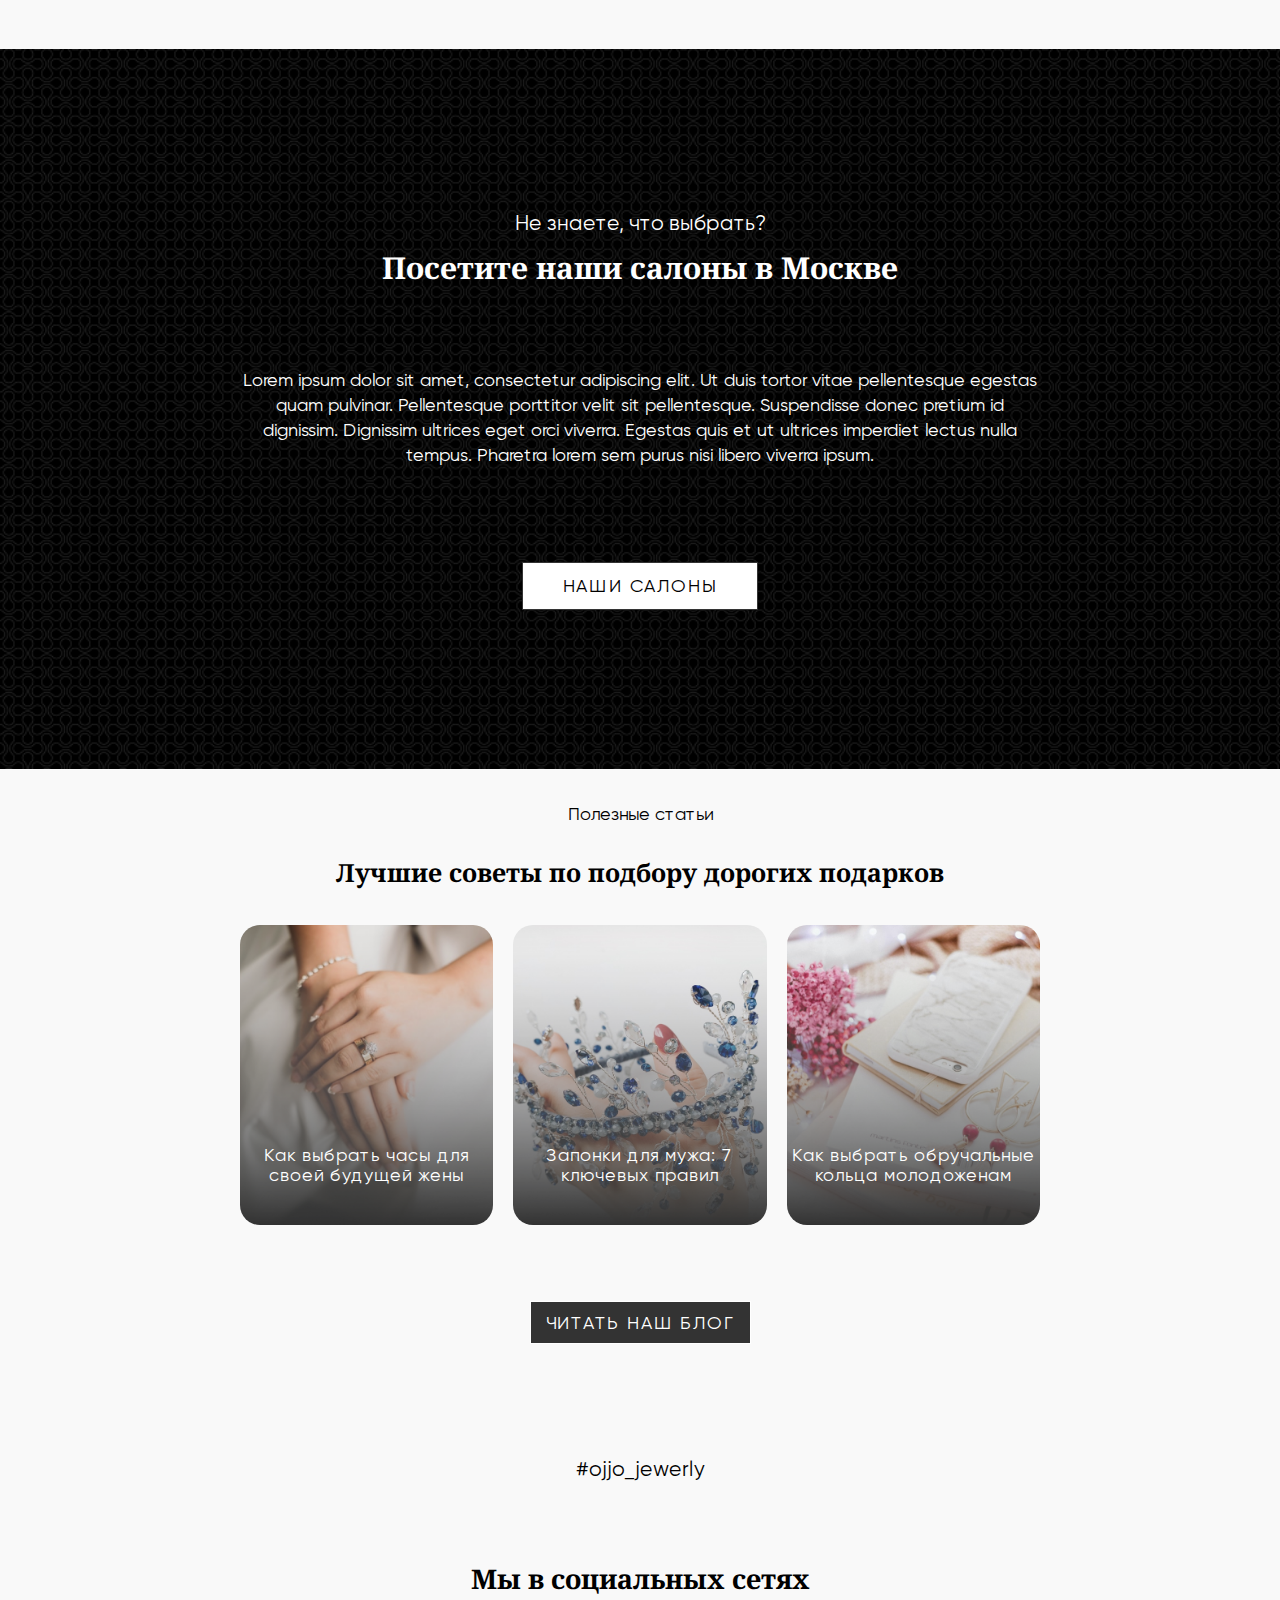
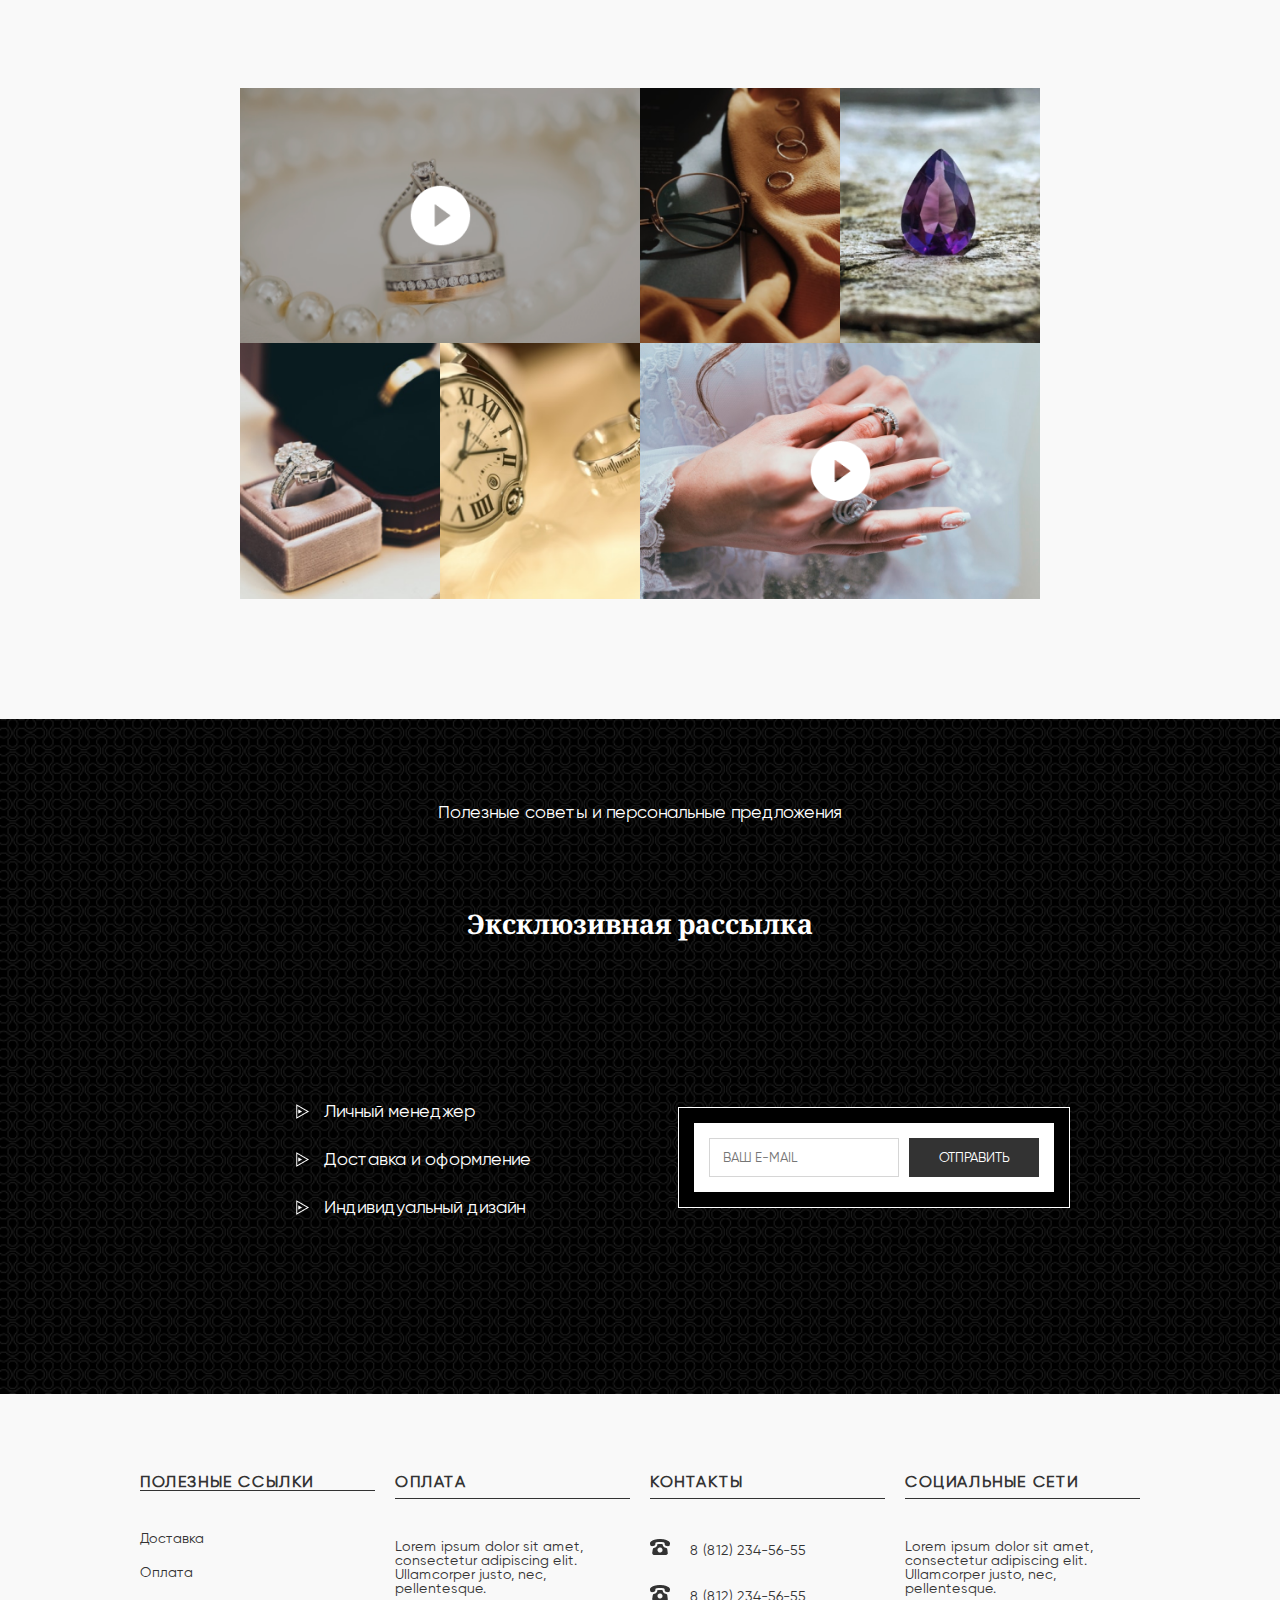
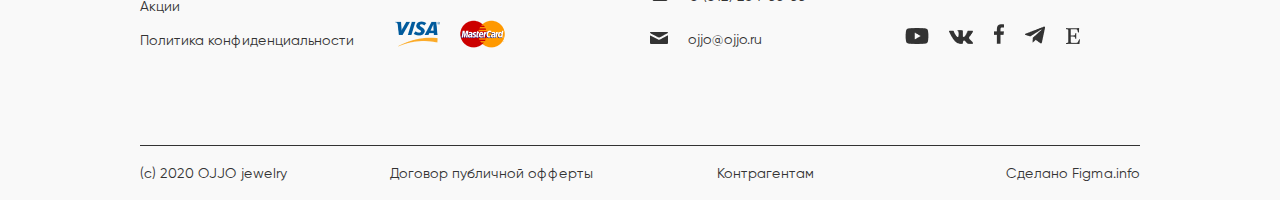
==== commit 2b2e957a: "new" ====
--- a/index.html
+++ b/index.html
@@ -151,7 +151,7 @@
                         </div>
                     </div>
                 </div>
-
+            
                 <div class="main__background-black">
                     <article class="main__article">
                         
@@ -314,7 +314,7 @@
                     </div>
                 </div>
             </footer>
-          -->
+          
     </div>
 <script src="scripts/main.js"></script>    
 </body>
--- a/styles/style.css
+++ b/styles/style.css
@@ -225,7 +225,7 @@
 
 /* MEDIA QUERY FOR ADAPTIVE */
 
-@media ( max-width:1200px) {
+/* @media ( max-width:1200px) {
   .main__product {
     max-width:970px ;
   }
@@ -242,20 +242,17 @@
     max-width:none ;
   }
 }
-
-
-
-
-
-
-@media (max-width:1080px) and (orientation: landscape) {
-  .burger_link img {
-    margin: 1em 1.3em 0 0;
-  }
-}
-
-
-@media screen and  (max-width: 1080px) {
+ */
+
+
+
+
+
+/* ------MEDIA 1080--PX --------*/
+
+
+
+@media screen and  (max-width: 67.5em) {
   body.lock {
     overflow: hidden;
   }
@@ -324,22 +321,18 @@
     justify-items: start;
   }
 
-  .header__logo-img {
-    
-  }
 
   .burger-logo-img {
     max-width: 100%;
     display: block;
     grid-column: 2 / 3;
-    order: ;
   }
 
   .header {
     display: grid;
     max-height: 60px;
     justify-items:center;
-    align-items: end;
+    align-items:end;
     grid-template-columns:minmax(auto, 0.2fr) minmax(auto,1fr) minmax(auto, 0.2fr);
   }
 
@@ -376,11 +369,13 @@
     display: block;
     position: relative;
     width: 40px;
-    height: 30px;
+    height: 40px;
     right: 0;
-    top: -2px;
+    top: 10px;
     transition: 1s;
     grid-column: 3/3;
+    cursor: pointer;
+    
   }
 
   .burger-menu::before,
@@ -391,6 +386,7 @@
     width: 100%;
     height: 3px;
     transition: 1s;
+    display: block;
   }
 
   .burger-menu::before {
@@ -497,6 +493,31 @@
     display: none;
   }
 
+  .main__gallery_item:hover {
+    transform: none;
+  }
+                          
+  .main_gallery_item-img:hover {
+    border-radius: none;
+  }
+                          
+  .main__title-button:hover {
+    all: none;
+    background: #333;
+    border: 1px solid white;
+    color: white;
+  }
+
+  .product_item:hover {
+    color: white;
+    background-color:white;
+    transform: none;
+    box-shadow: none;
+    font-weight: 500;
+    font-size: 15px;
+    transition: none;
+  }
+
   
 }
 
@@ -532,12 +553,21 @@
   
 }
 
-@media (max-width:1080px) and (orientation: landscape) {
+
+
+/* MEDIAQUERY  1080px  */
+
+/* @media (max-width:1080px) and (orientation: landscape) {
   .burger_link img {
     margin: .5em 1em .5em 0;
     align-items:center ;
   }
 
+  .burger_link img {
+    margin: 1em 1.3em 0 0;
+  }
+  
+
   .burger_items {
     display: grid;
     grid-template-columns: 1fr;
@@ -548,33 +578,39 @@
   .burger_items li {
     padding: .5em 0;
   }
-}
-
-
-
-
-
-
-
-
-
-
-
-
-
-
-
-
-
-
-
-
-
-
-/* MEDIA QUERY */
-/* MEDIA QUERY */
-/* MEDIA QUERY */
-
+
+  
+
+  
+
+
+
+
+  .main__gallery_item:hover {
+    transform: none;
+  }
+                          
+  .main_gallery_item-img:hover {
+    border-radius: none;
+  }
+                          
+  .main__title-button:hover {
+    all: none;
+    background: #333;
+    border: 1px solid white;
+    color: white;
+  }
+
+  .product_item:hover {
+    color: white;
+    background-color:white;
+    transform: none;
+    box-shadow: none;
+    font-weight: 500;
+    font-size: 15px;
+    transition: none;
+  }
+} */
 
 
 .main__product-choice {
@@ -770,7 +806,7 @@
 .gallery_title-h2 {
   font-size: 25px;
   font-family: "Noto Serif", sans-serif;
-  justify-self: center;
+  text-align: center;
   align-self: end;
 }
 
@@ -858,13 +894,33 @@
 
 
 
-/* @media (max-width: 600px) {
-  .main__gallery_items {
-    grid-template-columns: minmax(1fr);
-    grid-auto-flow: row;
-    min-height: 100%;
-  }
-} */
+
+
+
+
+
+
+
+
+
+
+
+
+
+
+
+
+
+
+
+
+
+
+
+
+
+
+
 
 
 
@@ -1034,34 +1090,6 @@
   outline: none;
 }
 
-/* MEDIA FOR WIDTH 780px */
-
-@media screen and (max-width:49em) {
-
-  .main__mail {
-    display: grid;
-    grid-template-rows: 1fr 2fr ;
-    justify-items: center;
-    
-  }
-
-  .main__mail_send {
-    display: grid;
-    grid-template-rows: 1fr 1fr;
-    grid-template-columns: 1fr;
-  }
-
-}
-
-
-
-
-
-
-
-
-
-
 
 .footer {
   grid-area: footer;
@@ -1151,3 +1179,599 @@
 .link-end {
   justify-self: end;
 }
+
+
+@media (max-width:1080px) and (orientation: landscape) {
+  .burger_link img {
+    margin: .5em 1em .5em 0;
+    align-items:center ;
+  }
+
+  .burger_link img {
+    margin: 1em 1.3em 0 0;
+  }
+  
+
+  .burger_items {
+    display: grid;
+    grid-template-columns: 1fr;
+    grid-template-rows: 0.2fr repeat(4, minmax(auto, 0.1fr)) repeat(2, minmax(auto, 0.1fr));
+    grid-gap: .6em;
+  }
+
+  .burger_items li {
+    padding: .5em 0;
+  }
+
+
+  /* /////////////// УБИРАЕМ HOVER /////////// */
+
+
+  .main__gallery_item:not(.nohover) {
+    transform: none;
+  }
+  .main_gallery_item-img:not(.nohover) {
+    border-radius: 20px;
+  }
+
+  .main__title-button:not(.nohover) {
+    all: none;
+    background: #333;
+    border: 1px solid white;
+    color: white;
+  }
+
+  .product_item:not(.nohover){
+    color: #333;
+    background: none;
+    transform: scale(1);
+    box-shadow: none;
+    font-weight: 500;
+    font-size: .9rem;
+    box-shadow: 4px 4px 0 1px #f9f9f9, 4px 4px 0 1.7px #d6d6d6;
+  }
+
+  .category_img-capture:not(.nohover) {
+    transform: none;
+  }
+  
+  .product__category-img:not(.nohover) {
+    border-radius: 20px;
+  }
+
+  .category_img-capture:hover {
+    transform: none;
+    font-size: 1.25em;
+    transition: none;
+  }
+  
+
+  .article_button-link:not(.nohover) {
+    background: white;
+    color: #333;
+    border: 1px solid black;
+  }
+
+  .gallery_button-a:not(.nohover) {
+    background: #333;
+    color: white;
+    font-size: 1rem;
+    transition: none;
+    border: none;
+  }
+
+  
+}
+
+
+
+@media screen and (max-width:49em) {
+
+  .main__mail {
+    display: grid;
+    grid-template-rows: 1fr 2fr ;
+    justify-items: center;
+    
+  }
+
+  .main__mail_send {
+    display: grid;
+    grid-template-rows: 1fr 1fr;
+    grid-template-columns: 1fr;
+  }
+
+  .main__mail_title {
+    color: white;
+    grid-column: 2 / 3;
+    grid-row: 1 / 2;
+    display: grid;
+    justify-items: center;
+    align-items: center;
+  }
+}
+
+
+/*//////////////// MEDIA 640PX ////////////////*/
+/*/////////////// MEDIA 640PX ////////////////*/
+/*////////////// MEDIA 640PX ////////////////*/
+
+
+
+
+@media (max-width: 40.0625em) {
+  
+  .main__title_subtitle {
+    display: grid;
+    margin-top: 45vh;
+  }
+  
+  .main__title-box {
+    display: grid;
+    grid-template: repeat(3, minmax(60px, auto)) / 1fr;
+    justify-items: center;
+    align-content: end;
+    grid-row-gap: 1em;
+  }
+  
+  .main__title-1page {
+    font-family: "Noto Serif", "sans-serif";
+    font-size: calc( 30px + (36 - 30) * ((100vw - 320px) / (1920 - 320)));
+    color: white;
+  }
+  
+  .main__title-button {
+    text-decoration: none;
+    color: white;
+    border: 1px solid white;
+    background-color: #333333;
+    line-height: 24px;
+    letter-spacing: 0.1em;
+    vertical-align: center;
+    margin: 0 auto;
+    transition: none;
+  }
+  
+  .main__title-button:hover {
+    background:none;
+    color: black;
+    border: 1px solid #333333;
+  }
+
+  /* MAIN PRODUCT CHOISE */
+
+  .main__product-width {
+    display: grid;
+    grid-template-columns: minmax(auto-fit, 1fr);
+    grid-template-rows: repeat(3, minmax(auto-fill, 1fr));
+    justify-content: center;
+    background: #f9f9f9;
+  }
+
+  .main__product {
+    max-width: 35em;
+    margin: 0 auto;
+    padding: 0 1em;
+  }
+
+  .main__product-title {
+    display: grid;
+    grid-template-rows: minmax(auto, 40px) minmax(auto, 40px);
+    grid-column: 1fr;
+    grid-gap: 15px;
+    margin-top: 1em;
+  }
+
+
+  .product_title {
+    font-weight: 400;
+    font-size: 1em;
+    text-align: center;
+    align-self: end;
+  }
+
+  .product_title-sub {
+    font-family: "Noto Serif", "sans-serif";
+    font-size: 1.1em;
+    font-weight: 600;
+    text-align: center;
+  }
+
+  .main__product-choice {
+    display: grid;
+    grid-auto-flow: column;
+    grid-template-rows: repeat(2, minmax(auto-fill, 45px));
+    grid-template-columns: repeat(auto-fit, minmax(50px, 1fr));
+    justify-content: center;
+    grid-gap: 15px;
+    text-align: center;
+    align-items: center;
+    margin: 1em 0 1em 0;
+  }
+
+  .product_item {
+    border: 1px solid #d6d6d6;
+    padding: .5em 0;
+    box-shadow: 4px 4px 0 1px #f9f9f9, 4px 4px 0 1.7px #d6d6d6;
+    text-decoration: none;
+    color: black;
+    font-weight: 500;
+    font-size: 0.7rem;
+    font-family: "Gilroy", sans-serif;
+  }
+
+  .main__product-category {
+    display: grid;
+    grid-template-columns: repeat(3, minmax(120px, 1fr));
+    grid-template-rows: repeat(auto-fit, minmax(auto, 1fr));
+    margin: 1.5em 0 3em 0;
+    grid-gap: 20px;
+  }
+
+  .main__gallery_items {
+    grid-template-columns: minmax(1fr);
+    grid-auto-flow: row;
+    min-height: 100%;
+  }
+
+  .category_img-capture {
+    content: "";
+    position: absolute;
+    text-align: center;
+    z-index: 100;
+    width: 100%;
+    height: 100%;
+    display: block;
+    padding: 68% 0 0 0;
+    text-decoration: none;
+    color: white;
+    font-size: .9rem;
+    text-transform: uppercase;
+    letter-spacing: 0.1em;
+    font-weight: 500;
+  }
+
+
+
+  /* НАШИ САЛОНЫ В МОСКВЕ */
+
+
+
+  .main__background-black {
+    background-image: url(../images/black-background.png);
+    background-position: center center;
+    background-repeat: no-repeat;
+    background-size: cover;
+    max-width: 100%;
+    min-height: 60vh;
+    margin: 0 auto;
+  }
+
+
+  .main__article {
+    display: grid;
+    grid-template-columns: 1fr;
+    grid-template-rows: 1fr 2fr 0.9fr;
+    color: white;
+    justify-content: center;
+    justify-items: center;
+    height: 50vh;
+    margin: 1.5em 0 0 0 ;
+  }
+
+  .article_title-h4 {
+    font-size: .9em;
+    font-weight: 400;
+    line-height: 30px;
+  }
+
+  .article_title-h2 {
+    font-size: 1.2em;
+    font-weight: 600;
+    font-family: "Noto Serif", "sans-serif";
+    line-height: 40px;
+  }
+
+  .main__article-text {
+    font-weight: 400;
+    font-size: 0.7em;
+    line-height: 1.5rem;
+    display: grid;
+    grid-template-columns: 0.6fr 2fr 0.6fr;
+    grid-auto-flow: row;
+    justify-items: center;
+    align-content: center;
+  }
+
+  .article_button-link {
+    font-size: .7em;
+    font-weight: 500;
+    line-height: 1em;
+    color: black;
+    background-color: white;
+    text-decoration: none;
+    text-transform: uppercase;
+    border: 1px solid #333333;
+    margin-top: 1.5em;
+    padding: .7rem 1.5rem;
+    letter-spacing: 0.1em;
+  }
+
+
+  /* ЛУЧШИЕ СОВЕТЫ ПО ВЫБОРУ ПОДАРКОВ */
+
+
+
+  .main__gallery_advice {
+    background: #f9f9f9;
+    display: grid;
+    grid-template-rows: minmax(auto-fit, 3em) 2fr minmax(50px, auto-fit);
+    grid-template-columns: minmax(auto-fill, 35em);
+    justify-content: center;
+    height: 80vh;
+    margin: 1em 1.5em;
+  }
+
+  .main__gallery_title {
+    display: grid;
+    grid-template-columns: 1fr;
+    grid-template-rows: repeat(2, minmax(auto, 3em));
+    align-content: center;
+  }
+
+  .gallery_title-h2 {
+    font-size: 1.2em;
+    font-family: "Noto Serif", sans-serif;
+    text-align: center;
+  }
+
+  .gallery_title-h4 {
+    font-size: .9em;
+    font-weight: normal;
+    font-style: normal;
+    justify-self: center;
+    align-self: end;
+  }
+
+  .main__gallery_button {
+    align-self: center;
+    justify-self: center;
+    margin: 5rem 0 0 0;
+  }
+
+  .gallery_button-a {
+    text-decoration: none;
+    color: white;
+    border: 1px solid white;
+    background-color: #333333;
+    padding: 10px 15px;
+    line-height: 21px;
+    letter-spacing: 0.1em;
+    vertical-align: center;
+    margin: 0 auto;
+    font-size: .9rem;
+    text-transform: uppercase;
+    transition: 0s;
+  }
+
+    /* PICTURE */
+
+    .main__gallery_items {
+      display: grid;
+      grid-template-columns: repeat(auto-fit, minmax(120px, 1fr));
+      grid-auto-flow: row;
+      grid-gap: 20px;
+    }
+
+    .main_gallery_item-a {
+      content: " ";
+      position: absolute;
+      width: 100%;
+      height: 100%;
+      z-index: 10;
+      padding: 100% 0px 0 0px;
+      text-align: center;
+      display: block;
+      text-decoration: none;
+      color: white;
+      font-size: .8rem;
+      font-weight: 400;
+    }
+
+    .main__gallery_item {
+      position: relative;
+      padding: 0 0 80% 0;
+      transition: none;
+    }
+    
+  .main__gallery_item {
+    position: relative;
+    padding: 0 0 90% 0;
+  }
+
+  /* МЫ В СОЦ СЕТЯХ */
+
+  .main__social {
+    background: #f9f9f9;
+    min-height: 100vh;
+    display: grid;
+    grid-template-columns: minmax(auto, 800px);
+    grid-template-rows: minmax(auto-fit, 10px) 1fr;
+    justify-content: center;
+    margin: 0 1em;
+  }
+
+
+  .main__social_titles {
+    display: grid;
+    justify-content: center;
+    margin: 0 auto;
+  }
+
+  .main__social-title {
+    font-weight: 400;
+    font-size: 1.3rem;
+    text-align: center;
+    margin: 0 auto;
+  }
+  .main__social-subtitle {
+    font-size: 1.5rem;
+    font-weight: 500;
+    font-family: "Noto Serif", sans-serif;
+    margin: 0 auto;
+  }
+
+      /* ЭКСКЛЮЗИВНАЯ РАССЫЛКА */
+
+  .main__mail {
+    min-height: 50vh;
+    background-image: url(../images/black-background.png);
+    background-position: center center;
+    background-repeat: no-repeat;
+    background-size: cover;
+    display: grid;
+    grid-template-columns: 1fr 5fr 1fr;
+    grid-template-rows: minmax(auto, 1fr) minmax(auto-fill, 2fr) ;
+  }
+
+  .main__mail_title {
+    color: white;
+    grid-column: 2 / 3;
+    grid-row: 1 / 2;
+    display: grid;
+    align-content: center;
+    justify-items: center;
+    align-items: center;
+    grid-template-rows: repeat(2, minmax(auto, 60px));
+  }
+
+  .main__mail_top-title {
+    font-weight: 400;
+    font-size: 1rem;
+    line-height: 20px;
+  }
+
+  .main__mail_bot-title {
+    font-family: "Noto Serif", sans-serif;
+    font-weight: 700;
+    font-size: 1.6rem;
+    line-height: 30px;
+    text-align: center;
+  }
+
+  .main__mail_send {
+    justify-items: center;
+    align-items: center;
+    grid-template-rows: 1fr 1fr;
+    grid-template-columns: 1fr;
+    display: grid;
+    grid-row: 2 ;
+    grid-gap: .3rem;
+  }
+
+  .main__mail_list {
+    display: grid;
+    grid-template-rows: 2fr;
+    grid-template-columns: 1fr;
+    margin-bottom: 15px;
+  }
+
+  .mail_item {
+    padding: 15px 10px;
+  }
+
+  .mail_link {
+    text-decoration: none;
+    color: white;
+    font-size: 1.15rem;
+    font-weight: 400;
+  }
+
+  .mail_form-box {
+    margin-bottom: 22px;
+    font-weight: 500;
+    letter-spacing: 0.1em;
+    box-shadow: 0px 0px 0 15px white, 0 0 0 30px black, 0 0 0 31px white;
+    background-color: white;
+    display: grid;
+    grid-template-columns: minmax(5em, auto) minmax(5em, auto);
+    grid-auto-rows: auto-fit;
+  }
+
+  .mail_form-input {
+    margin-right: 10px;
+    padding: 10px 0 10px 13px;
+    border: 1px solid #d6d6d6;
+    min-width: 110px;
+    font-family: "Gilroy", sans-serif;
+    text-transform: uppercase;
+  }
+
+  .mail_form-button {
+    padding: 12px 30px;
+    background-color: #333333;
+    border: none;
+    font-family: "Gilroy", sans-serif;
+    text-transform: uppercase;
+    color: white;
+    cursor: pointer;
+    transition: 0s;
+    text-align: center;
+  }
+
+  .footer__category-items {
+    display: grid;
+    grid-template-columns: 1fr;
+    grid-template-rows: repeat(4, minmax(auto, 0.01fr));
+    grid-gap: 10px;
+    margin: 50px 0;
+    color: #333333;
+  }
+
+  .footer__item {
+    display: grid;
+    grid-template-columns: 1fr;
+    grid-template-rows: 0.2fr 1fr;
+  }
+
+  .footer__category-links {
+    margin-top: 20px;
+    display: grid;
+    font-size: 14px;
+    font-weight: 400;
+    font-family: "Gilroy", sans-serif;
+    grid-auto-flow: row;
+  }
+
+  .footer-link {
+    display: block;
+    margin: 5px 0;
+    text-decoration: none;
+    color: #333333;
+  }
+
+  .footer__width {
+    display: grid;
+    grid-template-columns: minmax(auto, 1000px);
+    justify-content: center;
+    margin: 0 2em;
+  }
+
+  .footer__copy {
+    display: grid;
+    border-top: 1px solid #333;
+    padding: 10px 0 10px 0;
+    justify-content: space-between;
+    grid-template-columns: repeat(4, 1fr);
+    grid-template-rows: 1fr;
+    font-size: .4rem;
+  }
+
+  .footer__copy-link {
+    display: block;
+    font-size: 11px;
+    justify-content: space-between;
+    text-decoration: none;
+    color: #333333;
+  }
+
+}